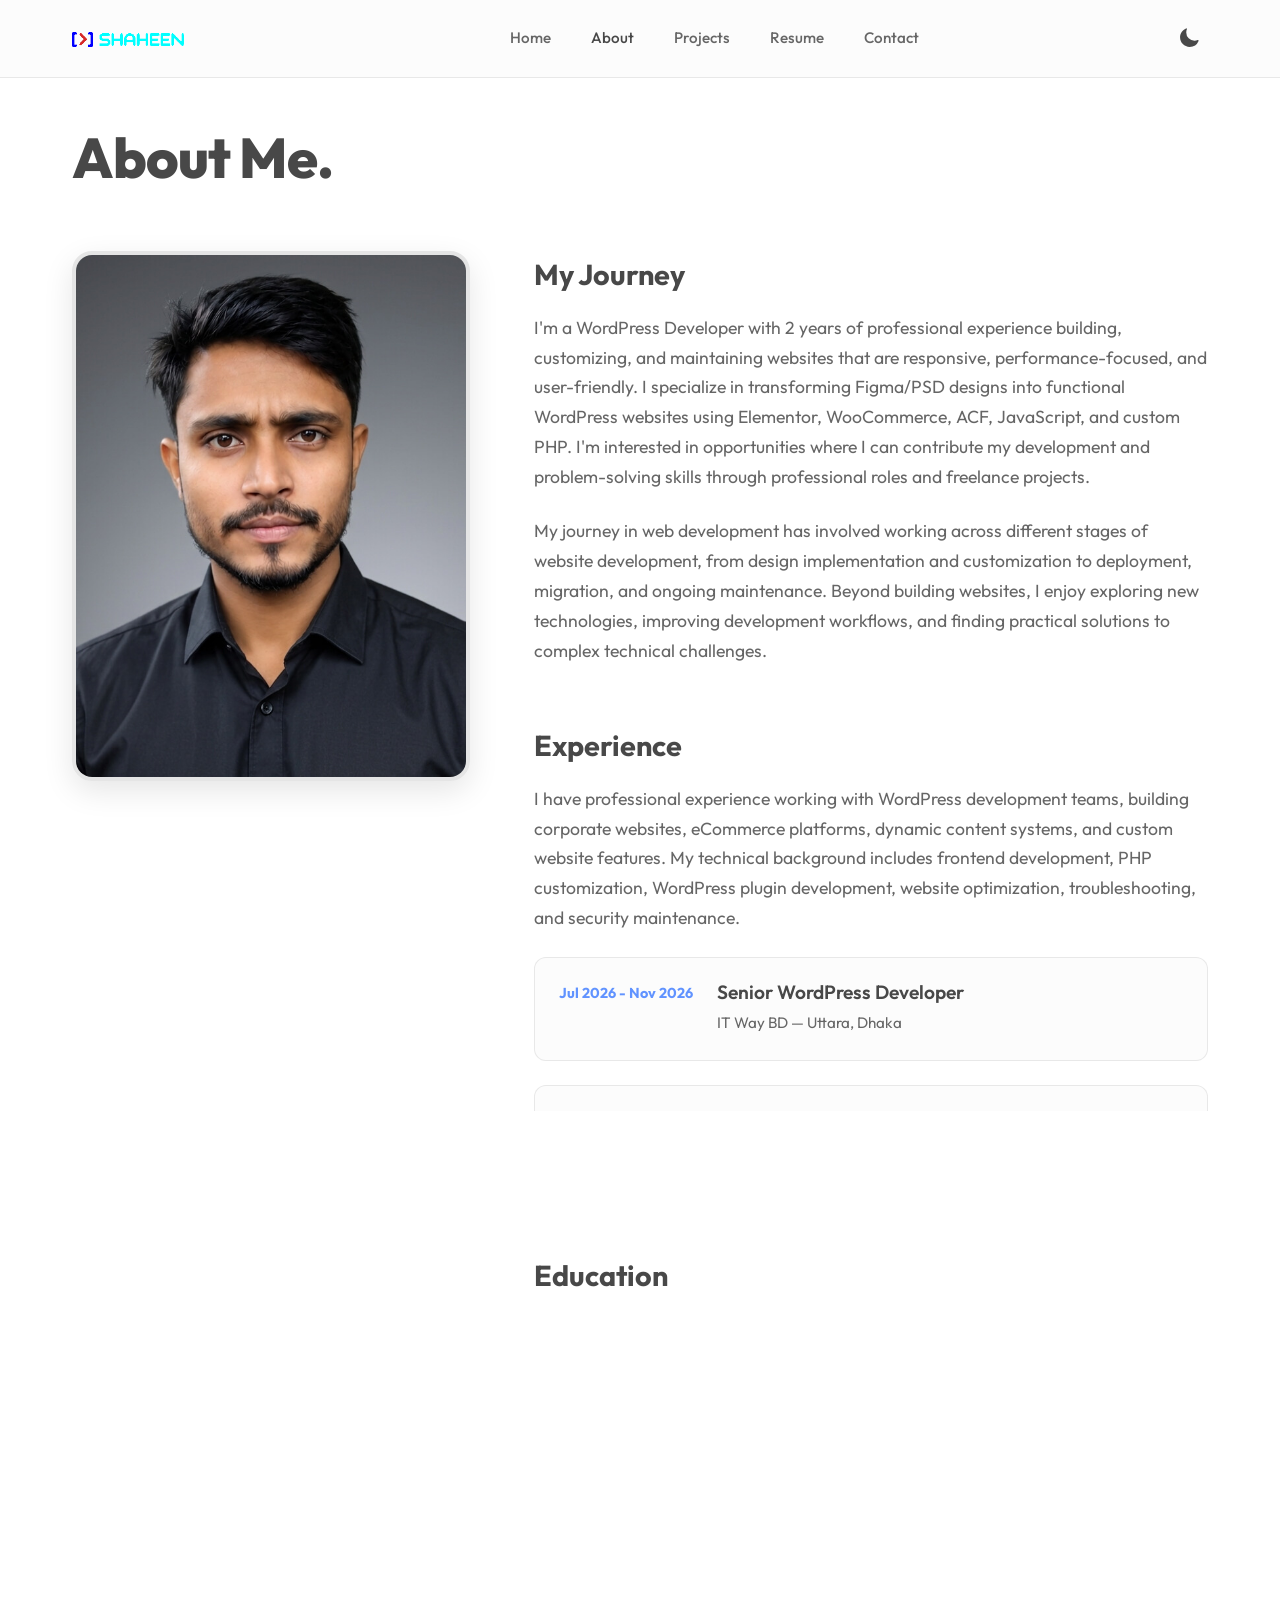
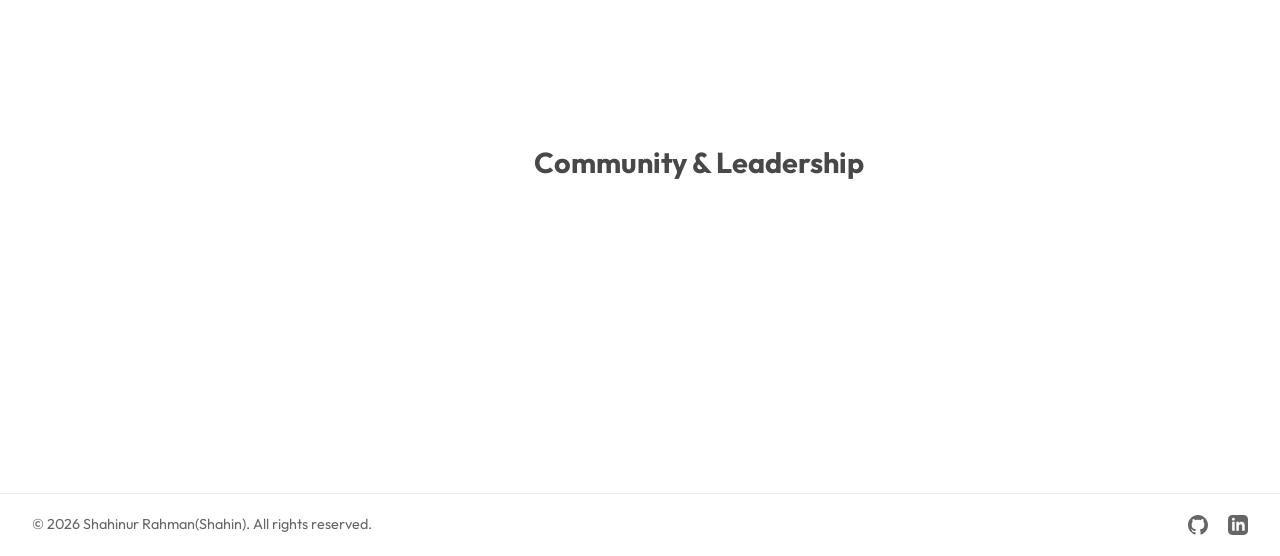
==== about.html @ 523e921a "Initial commit" ====
<!doctype html>
<html lang="en" data-theme="dark">

<head>
  <meta charset="UTF-8" />
  <meta name="viewport" content="width=device-width, initial-scale=1" />
  <title>About | Shahinur Rahman(Shahin)</title>
  <!-- SEO -->
  <meta name="description"
    content="Learn about Shahinur Rahman(Shahin) — a Wordpress and Elementor expert with a background in web development and design." />
  <meta name="author" content="Shahinur Rahman(Shahin)" />
  <meta name="robots" content="index, follow" />
  <link rel="canonical" href="https://avroshaheen.github.io/portfolio/about.html" />
  <!-- Open Graph -->
  <meta property="og:title" content="About | Shahinur Rahman(Shahin)" />
  <meta property="og:description"
    content="Learn about Shahinur Rahman(Shahin) — a Wordpress and Elementor expert with a background in web development and design." />
  <meta property="og:type" content="website" />
  <meta property="og:url" content="https://avroshaheen.github.io/portfolio/about.html" />
  <link rel="shortcut icon" href="assets/images/favicon.png" type="image/x-icon" />
  <!-- Fonts -->
  <link rel="preconnect" href="https://fonts.googleapis.com" />
  <link rel="preconnect" href="https://fonts.gstatic.com" crossorigin />
  <link href="https://fonts.googleapis.com/css2?family=Outfit:wght@300;400;500;600;700;800&display=swap"
    rel="stylesheet" />
  <!-- Stylesheet -->
  <link rel="stylesheet" href="assets/css/styles.css" />
</head>

<body>
  <nav class="navbar" id="navbar">
    <div class="nav-container">
      <a href="index.html" class="nav-brand"><img src="./assets/images/shaheen-logo.gif" style="max-width: 60%"
          alt="Shahinur Rahman(Shahin) Logo" /></a>
      <div class="nav-links" id="nav-links">
        <a href="index.html" class="active">Home</a>
        <a href="about.html">About</a>
        <a href="projects.html">Projects</a>
        <a href="resume.html">Resume</a>
        <a href="contact.html">Contact</a>
      </div>
      <div class="nav-controls">
        <button class="theme-toggle" id="theme-toggle" aria-label="Toggle Theme">
          <svg id="theme-icon" xmlns="http://www.w3.org/2000/svg" viewBox="0 0 24 24">
            <path
              d="M12 2.25a.75.75 0 0 1 .75.75v2.25a.75.75 0 0 1-1.5 0V3a.75.75 0 0 1 .75-.75ZM7.5 12a4.5 4.5 0 1 1 9 0 4.5 4.5 0 0 1-9 0ZM18.894 6.166a.75.75 0 0 0-1.06-1.06l-1.591 1.59a.75.75 0 1 0 1.06 1.061l1.591-1.59ZM21.75 12a.75.75 0 0 1-.75.75h-2.25a.75.75 0 0 1 0-1.5H21a.75.75 0 0 1 .75.75ZM17.834 18.894a.75.75 0 0 0 1.06-1.06l-1.59-1.591a.75.75 0 1 0-1.061 1.06l1.59 1.591ZM12 18.75a.75.75 0 0 1 .75.75V21a.75.75 0 0 1-1.5 0v-1.5a.75.75 0 0 1 .75-.75ZM6.166 18.894a.75.75 0 0 1-1.06-1.06l1.59-1.591a.75.75 0 1 1 1.061 1.06l-1.59 1.591ZM2.25 12a.75.75 0 0 1 .75-.75H5.25a.75.75 0 0 1 0 1.5H3a.75.75 0 0 1-.75-.75ZM6.166 6.166a.75.75 0 0 1 1.06-1.06l1.59 1.591a.75.75 0 1 1-1.061 1.06l-1.59-1.591Z" />
          </svg>
        </button>
        <button class="mobile-toggle" id="mobile-toggle" aria-label="Toggle Menu">
          <svg xmlns="http://www.w3.org/2000/svg" width="24" height="24" fill="none" viewBox="0 0 24 24"
            stroke="currentColor" stroke-width="2">
            <path stroke-linecap="round" stroke-linejoin="round" d="M4 6h16M4 12h16m-7 6h7" />
          </svg>
        </button>
      </div>
    </div>
  </nav>
  <main class="page-main">
    <div class="page-container">
      <h1 class="page-title">About Me.</h1>
      <div class="about-grid">
        <div class="about-image-col">
          <div class="image-stack">
            <img src="assets/images/portrait.jpg" alt="Shahinur Rahman(Shahin)" class="stack-img main-img"
              loading="lazy" />
          </div>
        </div>
        <div class="about-text-col">
          <h2 class="section-heading">My Journey</h2>
          <p class="section-text">
            I'm a WordPress Developer with 2 years of professional experience
            building, customizing, and maintaining websites that are
            responsive, performance-focused, and user-friendly. I specialize
            in transforming Figma/PSD designs into functional WordPress
            websites using Elementor, WooCommerce, ACF, JavaScript, and custom
            PHP. I'm interested in opportunities where I can contribute my
            development and problem-solving skills through professional roles
            and freelance projects.
          </p>
          <p class="section-text">
            My journey in web development has involved working across
            different stages of website development, from design
            implementation and customization to deployment, migration, and
            ongoing maintenance. Beyond building websites, I enjoy exploring
            new technologies, improving development workflows, and finding
            practical solutions to complex technical challenges.
          </p>
          <h2 class="section-heading mt-2">Experience</h2>
          <p class="section-text">
            I have professional experience working with WordPress development
            teams, building corporate websites, eCommerce platforms, dynamic
            content systems, and custom website features. My technical
            background includes frontend development, PHP customization,
            WordPress plugin development, website optimization,
            troubleshooting, and security maintenance.
          </p>
          <div class="experience-list">
            <div class="exp-item">
              <span class="exp-year">Jul 2026 - Nov 2026</span>
              <div class="exp-details">
                <h3>Senior WordPress Developer</h3>
                <p>IT Way BD — Uttara, Dhaka</p>
              </div>
            </div>
            <div class="exp-item">
              <span class="exp-year">Nov 2024 - Jun 2026</span>
              <div class="exp-details">
                <h3>WordPress Developer</h3>
                <p>Global IT Solutions — Banasree, Dhaka</p>
              </div>
            </div>
          </div>
          <h2 class="section-heading mt-2">Education</h2>
          <div class="experience-list">
            <div class="exp-item">
              <span class="exp-year">2016</span>
              <div class="exp-details">
                <h3>Higher Secondary Certificate (HSC) – Science</h3>
                <p>Govt. Ashek Mahmud College — Jamalpur</p>
              </div>
            </div>
            <div class="exp-item">
              <span class="exp-year">2013</span>
              <div class="exp-details">
                <h3>Secondary School Certificate (SSC) – Science</h3>
                <p>Jhagrarchar Adarsha High School — Sherpur</p>
              </div>
            </div>
          </div>
          <p class="section-text">
            Alongside my academic journey, I also pursued undergraduate
            studies at the National University of Bangladesh (NUB), where I
            gained additional academic exposure and learning experience.
            However, I did not complete the program.
          </p>
          <h2 class="section-heading mt-2">Community &amp; Leadership</h2>
          <p class="section-text">
            My professional work has given me hands-on experience in
            developing websites for different business needs, including
            corporate websites, marine supply services, real estate platforms,
            and online news portals. I have also worked on custom WordPress
            functionality, replacing unnecessary plugin dependencies with
            tailored PHP solutions.
          </p>
          <p class="section-text">
            I enjoy continuous learning and exploring better ways to build
            reliable, maintainable websites. My interests include web
            development, technology, business, creativity, and learning
            through technical resources, podcasts, and TED Talks.
          </p>
        </div>
      </div>
    </div>
  </main>
  <footer>
    <div class="footer-left">
      &copy; <span id="year">2026</span> Shahinur Rahman(Shahin). All rights
      reserved.
    </div>
    <div class="socials">
      <a href="https://github.com/avroshaheen" target="_blank" rel="noopener noreferrer" aria-label="GitHub">
        <svg xmlns="http://www.w3.org/2000/svg" width="20" height="20" viewBox="0 0 24 24" fill="currentColor">
          <path
            d="M12 0c-6.626 0-12 5.373-12 12 0 5.302 3.438 9.8 8.207 11.387.599.111.793-.261.793-.577v-2.234c-3.338.726-4.033-1.416-4.033-1.416-.546-1.387-1.333-1.756-1.333-1.756-1.089-.745.083-.729.083-.729 1.205.084 1.839 1.237 1.839 1.237 1.07 1.834 2.807 1.304 3.492.997.107-.775.418-1.305.762-1.604-2.665-.305-5.467-1.334-5.467-5.931 0-1.311.469-2.381 1.236-3.221-.124-.303-.535-1.524.117-3.176 0 0 1.008-.322 3.301 1.23.957-.266 1.983-.399 3.003-.404 1.02.005 2.047.138 3.006.404 2.291-1.552 3.297-1.23 3.297-1.23.653 1.653.242 2.874.118 3.176.77.84 1.235 1.911 1.235 3.221 0 4.609-2.807 5.624-5.479 5.921.43.372.823 1.102.823 2.222v3.293c0 .319.192.694.801.576 4.765-1.589 8.199-6.086 8.199-11.386 0-6.627-5.373-12-12-12z" />
        </svg>
      </a>
      <a href="https://linkedin.com/in/shahinurrahman26" target="_blank" rel="noopener noreferrer"
        aria-label="LinkedIn">
        <svg xmlns="http://www.w3.org/2000/svg" width="20" height="20" viewBox="0 0 24 24" fill="currentColor">
          <path
            d="M19 0h-14c-2.761 0-5 2.239-5 5v14c0 2.761 2.239 5 5 5h14c2.762 0 5-2.239 5-5v-14c0-2.761-2.238-5-5-5zm-11 19h-3v-11h3v11zm-1.5-12.268c-.966 0-1.75-.79-1.75-1.764s.784-1.764 1.75-1.764 1.75.79 1.75 1.764-.783 1.764-1.75 1.764zm13.5 12.268h-3v-5.604c0-3.368-4-3.113-4 0v5.604h-3v-11h3v1.765c1.396-2.586 7-2.777 7 2.476v6.759z" />
        </svg>
      </a>
    </div>
  </footer>
  <script src="assets/js/scripts.js"></script>
</body>

</html>
---- assets/css/styles.css ----
:root {
  /* Light Theme */
  --bg-color: #fcfcfc00;
  --text-main: #484848;
  --text-muted: #666666;
  --accent: #6193ff;
  --nav-bg: rgba(252, 252, 252, 0.85);
  --nav-border: rgba(0, 0, 0, 0.08);
  --card-bg: #fff;
  --btn-bg: #1a1a1a;
  --btn-text: #ffffff;
  --btn-hover: #333333;
  --btn-sec-bg: transparent;
  --btn-sec-text: #1a1a1a;
  --btn-sec-border: #e5e5e5;
  --btn-sec-hover: #f5f5f5;
  --project-bg: #f5f5f7;
}
[data-theme="dark"] {
  /* Dark Theme */
  --bg-color: #484848;
  --text-main: #f8f8f8;
  --text-muted: #e1e1e1;
  --accent: #97c6ff;
  --nav-bg: rgba(99, 98, 98, 0.85);
  --nav-border: rgba(255, 255, 255, 0.08);
  --card-bg: #161616;
  --btn-bg: #e5e4e4;
  --btn-text: #0d0d0d;
  --btn-hover: #d4d4d4;
  --btn-sec-bg: transparent;
  --btn-sec-text: #f2f2f2;
  --btn-sec-border: #333333;
  --btn-sec-hover: #1a1a1a;
  --project-bg: #868686;
}
* {
  margin: 0;
  padding: 0;
  box-sizing: border-box;
}
body {
  font-family: "Outfit", sans-serif;
  background-color: var(--bg-color);
  color: var(--text-main);
  line-height: 1.6;
  transition:
    background-color 0.4s ease,
    color 0.4s ease;
  min-height: 100vh;
  display: flex;
  flex-direction: column;
}
::selection {
  background: var(--accent);
  color: #fff;
}
/* Navigation */
.navbar {
  position: sticky;
  top: 0;
  width: 100%;
  background: var(--nav-bg);
  backdrop-filter: blur(12px);
  -webkit-backdrop-filter: blur(12px);
  border-bottom: 1px solid var(--nav-border);
  z-index: 1000;
  transition:
    background 0.4s ease,
    border-color 0.4s ease,
    padding 0.3s ease;
}
.nav-container {
  width: 100%;
  max-width: 1200px;
  margin: 0 auto;
  padding: 1.2rem 2rem;
  display: flex;
  justify-content: space-between;
  align-items: center;
}
.nav-brand {
  font-size: 1.5rem;
  font-weight: 800;
  letter-spacing: -0.5px;
  text-decoration: none;
  color: var(--text-main);
}
.nav-links {
  display: flex;
  gap: 2.5rem;
  align-items: center;
}
.nav-links a {
  text-decoration: none;
  color: var(--text-muted);
  font-weight: 500;
  font-size: 0.95rem;
  transition: color 0.3s ease;
  position: relative;
}
.nav-links a:hover,
.nav-links a.active {
  color: var(--text-main);
}
.nav-controls {
  display: flex;
  align-items: center;
  gap: 1rem;
}
/* Theme Toggle */
.theme-toggle {
  background: none;
  border: none;
  color: var(--text-main);
  cursor: pointer;
  display: flex;
  align-items: center;
  justify-content: center;
  padding: 0.5rem;
  border-radius: 50%;
  transition:
    background-color 0.3s ease,
    transform 0.3s ease;
}
.theme-toggle:hover {
  background-color: var(--nav-border);
  transform: scale(1.05);
}
.theme-toggle svg {
  width: 22px;
  height: 22px;
  fill: currentColor;
}
.mobile-toggle {
  display: none;
  background: none;
  border: none;
  color: var(--text-main);
  cursor: pointer;
  padding: 0.5rem;
}
/* Main Content (Hero) */
main {
  flex: 1;
  display: flex;
  align-items: center;
  justify-content: center;
}
.hero {
  max-width: 1200px;
  padding: 1.2rem 2rem;
  width: 100%;
  display: flex;
  align-items: center;
  justify-content: space-between;
  gap: 4rem;
  text-align: left;
  animation: fadeUp 1s cubic-bezier(0.16, 1, 0.3, 1) forwards;
  opacity: 0;
  transform: translateY(30px);
}
.hero-content {
  flex: 1;
  max-width: 600px;
}
.hero-image-wrapper {
  flex: 1;
  display: flex;
  justify-content: center;
  align-items: center;
  position: relative;
}
.hero-image {
  width: 100%;
  max-width: 400px;
  height: 400px;
  object-fit: cover;
  border-radius: 60% 40% 30% 70% / 60% 30% 70% 40%;
  box-shadow: 0 25px 50px -12px rgba(0, 0, 0, 0.25);
  border: 4px solid var(--btn-sec-border);
  animation: blob-morph 12s ease-in-out infinite;
  transition:
    transform 0.4s ease,
    border-color 0.4s ease;
}
.hero-image:hover {
  transform: translateY(-10px) scale(1.02);
  border-color: var(--accent);
}
@keyframes blob-morph {
  0%,
  100% {
    border-radius: 60% 40% 30% 70% / 60% 30% 70% 40%;
  }
  33% {
    border-radius: 30% 60% 70% 40% / 50% 60% 30% 60%;
  }
  66% {
    border-radius: 73% 27% 41% 59% / 40% 58% 42% 50%;
  }
}
.hero-subtitle {
  font-size: 0.9rem;
  font-weight: 600;
  color: var(--accent);
  margin-bottom: 1rem;
  letter-spacing: 2px;
  text-transform: uppercase;
  display: block;
}
.hero-title {
  font-size: 4.5rem;
  font-weight: 700;
  line-height: 1.1;
  margin-bottom: 1.5rem;
  letter-spacing: -1.5px;
  color: var(--text-main);
}
.hero-desc {
  font-size: 1.25rem;
  color: var(--text-muted);
  max-width: 650px;
  margin-bottom: 2.5rem;
  line-height: 1.7;
}
.hero-actions {
  display: flex;
  gap: 1rem;
  align-items: center;
}
.btn-primary,
.btn-secondary {
  display: inline-flex;
  align-items: center;
  gap: 0.5rem;
  cursor: pointer;
  padding: 0.85rem 2rem;
  border-radius: 50px;
  text-decoration: none;
  font-weight: 600;
  font-size: 1rem;
  transition: all 0.3s ease;
}
.btn-primary {
  background-color: var(--btn-bg);
  color: var(--btn-text);
  border: 1px solid var(--btn-bg);
}
.btn-primary:hover {
  background-color: var(--btn-hover);
  border-color: var(--btn-hover);
  transform: translateY(-2px);
  box-shadow: 0 10px 20px rgba(0, 0, 0, 0.1);
}
.btn-primary svg {
  transition: transform 0.3s ease;
}
.btn-primary:hover svg {
  transform: translateX(5px);
}
.btn-secondary {
  background-color: var(--btn-sec-bg);
  color: var(--btn-sec-text);
  border: 1px solid var(--btn-sec-border);
}
.btn-secondary:hover {
  background-color: var(--btn-sec-hover);
  border-color: var(--text-muted);
  transform: translateY(-2px);
}
/* Footer */
footer {
  padding: 1.2rem 2rem;
  display: flex;
  justify-content: space-between;
  align-items: center;
  border-top: 1px solid var(--nav-border);
  font-size: 0.9rem;
  color: var(--text-muted);
}
.socials {
  display: flex;
  gap: 1.25rem;
}
.socials a {
  color: var(--text-muted);
  transition:
    color 0.3s ease,
    transform 0.3s ease;
  display: flex;
}
.socials a:hover {
  color: var(--text-main);
  transform: translateY(-2px);
}
/* Page Shared Layout */
.page-main {
  padding: 1rem 0;
}
.page-container {
  max-width: 1200px;
  width: 100%;
  margin: 0 auto;
  padding: 1.2rem 2rem;
  animation: fadeUp 1s cubic-bezier(0.16, 1, 0.3, 1) forwards;
  opacity: 0;
  transform: translateY(30px);
}
.page-title {
  font-size: 3.5rem;
  font-weight: 800;
  margin-bottom: 3rem;
  letter-spacing: -1px;
}
.section-heading {
  font-size: 1.8rem;
  font-weight: 700;
  margin-bottom: 1rem;
  color: var(--text-main);
  position: relative;
  display: inline-block;
}
.section-heading.mt-2 {
  margin-top: 2rem;
}
.section-text {
  font-size: 1.1rem;
  color: var(--text-muted);
  margin-bottom: 1.5rem;
  line-height: 1.7;
}
.text-link {
  color: var(--accent);
  text-decoration: none;
  font-weight: 500;
  transition: color 0.3s ease;
}
.text-link:hover {
  color: var(--text-main);
  text-decoration: underline;
}
/* About Page Specific Layout */
.about-grid {
  display: flex;
  gap: 4rem;
  align-items: flex-start;
}
.about-image-col {
  flex: 0 0 35%;
  position: sticky;
  top: 8rem;
}
.about-text-col {
  flex: 1;
}
.image-stack {
  position: relative;
  width: 100%;
  aspect-ratio: 3/4;
}
.stack-img {
  width: 100%;
  height: 100%;
  object-fit: cover;
  border-radius: 20px;
  box-shadow: 0 10px 30px rgba(0, 0, 0, 0.1);
  border: 4px solid var(--btn-sec-border);
  transition: transform 0.3s ease;
}
.stack-img:hover {
  transform: scale(1.02);
}
.experience-list {
  display: flex;
  flex-direction: column;
  gap: 1.5rem;
  margin-top: 1rem;
  margin-bottom: 2rem;
}
.exp-item {
  display: flex;
  gap: 1.5rem;
  padding: 1.5rem;
  background-color: var(--nav-bg);
  border: 1px solid var(--nav-border);
  border-radius: 12px;
  transition:
    transform 0.3s ease,
    box-shadow 0.3s ease;
}
.exp-item:hover {
  transform: translateY(-3px);
  box-shadow: 0 5px 15px rgba(0, 0, 0, 0.05);
  border-color: var(--nav-border);
}
.exp-year {
  font-weight: 700;
  color: var(--accent);
  font-size: 0.9rem;
  white-space: nowrap;
}
.exp-details h3 {
  font-size: 1.2rem;
  font-weight: 600;
  margin-bottom: 0.2rem;
  margin-top: -0.3rem;
  color: var(--text-main);
}
.exp-details p {
  color: var(--text-muted);
  font-size: 0.95rem;
}
/* Projects Page Layout */
.projects-grid {
  display: flex;
  flex-direction: column;
  gap: 3.5rem;
}
.project-card {
  background: var(--project-bg);
  border-radius: 40px;
  overflow: hidden;
  padding: 60px;
  display: flex;
  flex-direction: row-reverse;
  justify-content: space-between;
  gap: 2rem;
  box-shadow: 0 3px 6px rgba(0, 0, 0, 0.05);
}
.project-card:nth-child(even) {
  flex-direction: row;
}
.project-img {
  width: clamp(300px, 163.64px + 36.36vw, 600px);
  max-width: 100%;
  height: auto;
  display: block;
}
.project-info {
  display: flex;
  flex-direction: column;
  justify-content: space-around;
  gap: 0.5rem;
  width: 70%;
}
.project-overlay a {
  font-weight: 600;
  color: var(--text-main);
  font-size: 1.1rem;
  transition: color 0.3s ease;
  padding: 0.5rem 1rem;
}
.project-overlay a:hover {
  color: var(--accent);
}
.project-title {
  font-size: 2rem;
  font-weight: 700;
  color: var(--text-main);
  line-height: 1.3;
}
.project-desc {
  color: var(--text-muted);
}
.project-tags {
  display: flex;
  flex-wrap: wrap;
  gap: 1rem;
}
.tag {
  background: var(--btn-sec-border);
  border: 1px solid var(--nav-border);
  padding: 0.25rem 0.75rem;
  border-radius: 20px;
  font-size: 0.8rem;
  font-weight: 500;
  color: var(--text-main);
}
/* Resume Layout */
.resume-container {
  width: 100%;
  aspect-ratio: 8.5/11;
  max-width: 600px;
  background: var(--nav-bg);
  border: 1px solid var(--nav-border);
  border-radius: 10px;
  overflow: hidden;
  margin: 0 auto 1.5rem;
  box-shadow: 0 15px 35px rgba(0, 0, 0, 0.1);
}
.resume-frame {
  width: 100%;
  height: 100%;
  border: none;
}
.updated-note {
  font-size: 0.9rem;
  color: var(--text-muted);
}
/* Contact Layout */
.contact-page .page-title {
  margin-bottom: 0;
}
.contact-page .section-text {
  margin-bottom: 3rem;
}
.contact-grid {
  display: grid;
  grid-template-columns: 1fr 1fr;
  gap: 4rem;
  align-items: flex-start;
}
.contact-info {
  display: flex;
  flex-direction: column;
}
.info-items {
  display: flex;
  flex-direction: column;
  gap: 1.5rem;
}
.info-item {
  display: flex;
  align-items: center;
  gap: 1.5rem;
  padding: 1.5rem;
  background: var(--nav-bg);
  border: 1px solid var(--nav-border);
  border-radius: 16px;
  text-decoration: none;
  transition:
    transform 0.3s cubic-bezier(0.16, 1, 0.3, 1),
    box-shadow 0.3s ease,
    border-color 0.3s ease;
}
.text-link-card.info-item:hover {
  transform: translateY(-5px);
  box-shadow: 0 15px 35px rgba(0, 0, 0, 0.1);
  border-color: var(--accent);
}
.text-link-card.info-item:hover .info-icon {
  background: var(--accent);
  color: #fff;
}
.info-icon {
  width: 55px;
  height: 55px;
  border-radius: 50%;
  background: var(--btn-sec-border);
  display: flex;
  align-items: center;
  justify-content: center;
  color: var(--accent);
  flex-shrink: 0;
  transition:
    background 0.3s ease,
    color 0.3s ease;
}
.info-details h3 {
  font-size: 1.1rem;
  font-weight: 700;
  margin-bottom: 0.2rem;
  color: var(--text-main);
}
.info-details p {
  color: var(--text-muted);
  font-size: 0.95rem;
}
.contact-card {
  background: var(--card-bg);
  border: 1px solid var(--nav-border);
  border-radius: 20px;
  padding: 2.5rem;
  box-shadow: 0 10px 30px rgba(0, 0, 0, 0.05);
  text-align: left;
}
.form-group {
  margin-bottom: 1.5rem;
}
.form-group label {
  display: block;
  margin-bottom: 0.5rem;
  font-weight: 600;
  color: var(--text-main);
}
.form-control {
  width: 100%;
  padding: 1rem;
  border-radius: 12px;
  border: 1px solid var(--nav-border);
  background: var(--bg-color);
  color: var(--text-main);
  font-family: inherit;
  font-size: 1rem;
  transition:
    border-color 0.3s ease,
    box-shadow 0.3s ease;
}
.form-control:focus {
  outline: none;
  border-color: var(--accent);
  box-shadow: 0 0 0 3px rgba(37, 99, 235, 0.1);
}
.w-100 {
  width: 100%;
  justify-content: center;
}
.form-status {
  margin-top: 1rem;
  text-align: center;
  font-size: 0.95rem;
  font-weight: 500;
}
.form-status.success {
  color: #10b981;
}
.form-status.error {
  color: #ef4444;
}
/* Animations */
@keyframes fadeUp {
  to {
    opacity: 1;
    transform: translateY(0);
  }
}
/* RESPONSIVE DESIGN */
@media (max-width: 992px) {
  .hero {
    flex-direction: column-reverse;
    text-align: center;
    gap: 3rem;
    padding-block: 4rem;
  }
  .hero-content {
    display: flex;
    flex-direction: column;
    align-items: center;
  }
  .hero-actions {
    align-items: center;
  }
  .contact-grid {
    grid-template-columns: 1fr;
    gap: 2.5rem;
  }
  .project-card,
  .project-card:nth-child(even) {
    flex-direction: column;
    padding: 40px;
    gap: 3rem;
  }
  .project-card:nth-child(even) {
    flex-direction: column;
  }
  .project-img-wrapper,
  .project-info {
    flex: 1;
    display: flex;
    justify-content: center;
    align-items: center;
  }
  .project-info {
    gap: 2rem;
    width: 100%;
  }
  .project-desc {
    text-align: center;
  }
}
@media (max-width: 768px) {
  .navbar .nav-container {
    padding: 1rem 5%;
  }
  .page-title {
    font-size: 1.5rem;
  }
  .nav-links {
    display: flex;
    position: fixed;
    top: 0;
    left: 0;
    width: 100%;
    height: 100vh;
    background: rgba(252, 252, 252, 1);
    flex-direction: column;
    justify-content: center;
    align-items: center;
    padding: 0;
    border: none;
    gap: 2.5rem;
    opacity: 0;
    pointer-events: none;
    transition: opacity 0.4s ease;
    z-index: 900;
  }
  [data-theme="dark"] .nav-links {
    background: rgba(13, 13, 13, 1);
  }
  .nav-links.active {
    opacity: 1;
    pointer-events: auto;
  }
  .nav-links a {
    font-size: 2rem;
    font-weight: 700;
    font-family: inherit;
    color: var(--text-muted);
    transition:
      color 0.3s ease,
      transform 0.3s ease;
  }
  .nav-links a:hover,
  .nav-links a.active {
    color: var(--text-main);
    transform: translateX(10px);
  }
  .mobile-toggle {
    display: block;
    z-index: 999;
  }
  .hero-title {
    font-size: 3rem;
  }
  .hero-desc {
    font-size: 1.1rem;
  }
  .hero-actions {
    flex-direction: column;
    align-items: center;
  }
  .hero-image {
    max-width: 250px;
    height: 250px;
  }
  footer {
    flex-direction: column-reverse;
    gap: 1.5rem;
    text-align: center;
  }
  .about-grid {
    flex-direction: column;
    gap: 2rem;
  }
  .about-image-col {
    position: static;
    max-width: 400px;
    margin: 0 auto;
  }
  .exp-item {
    flex-direction: column;
    gap: 0.5rem;
  }
}
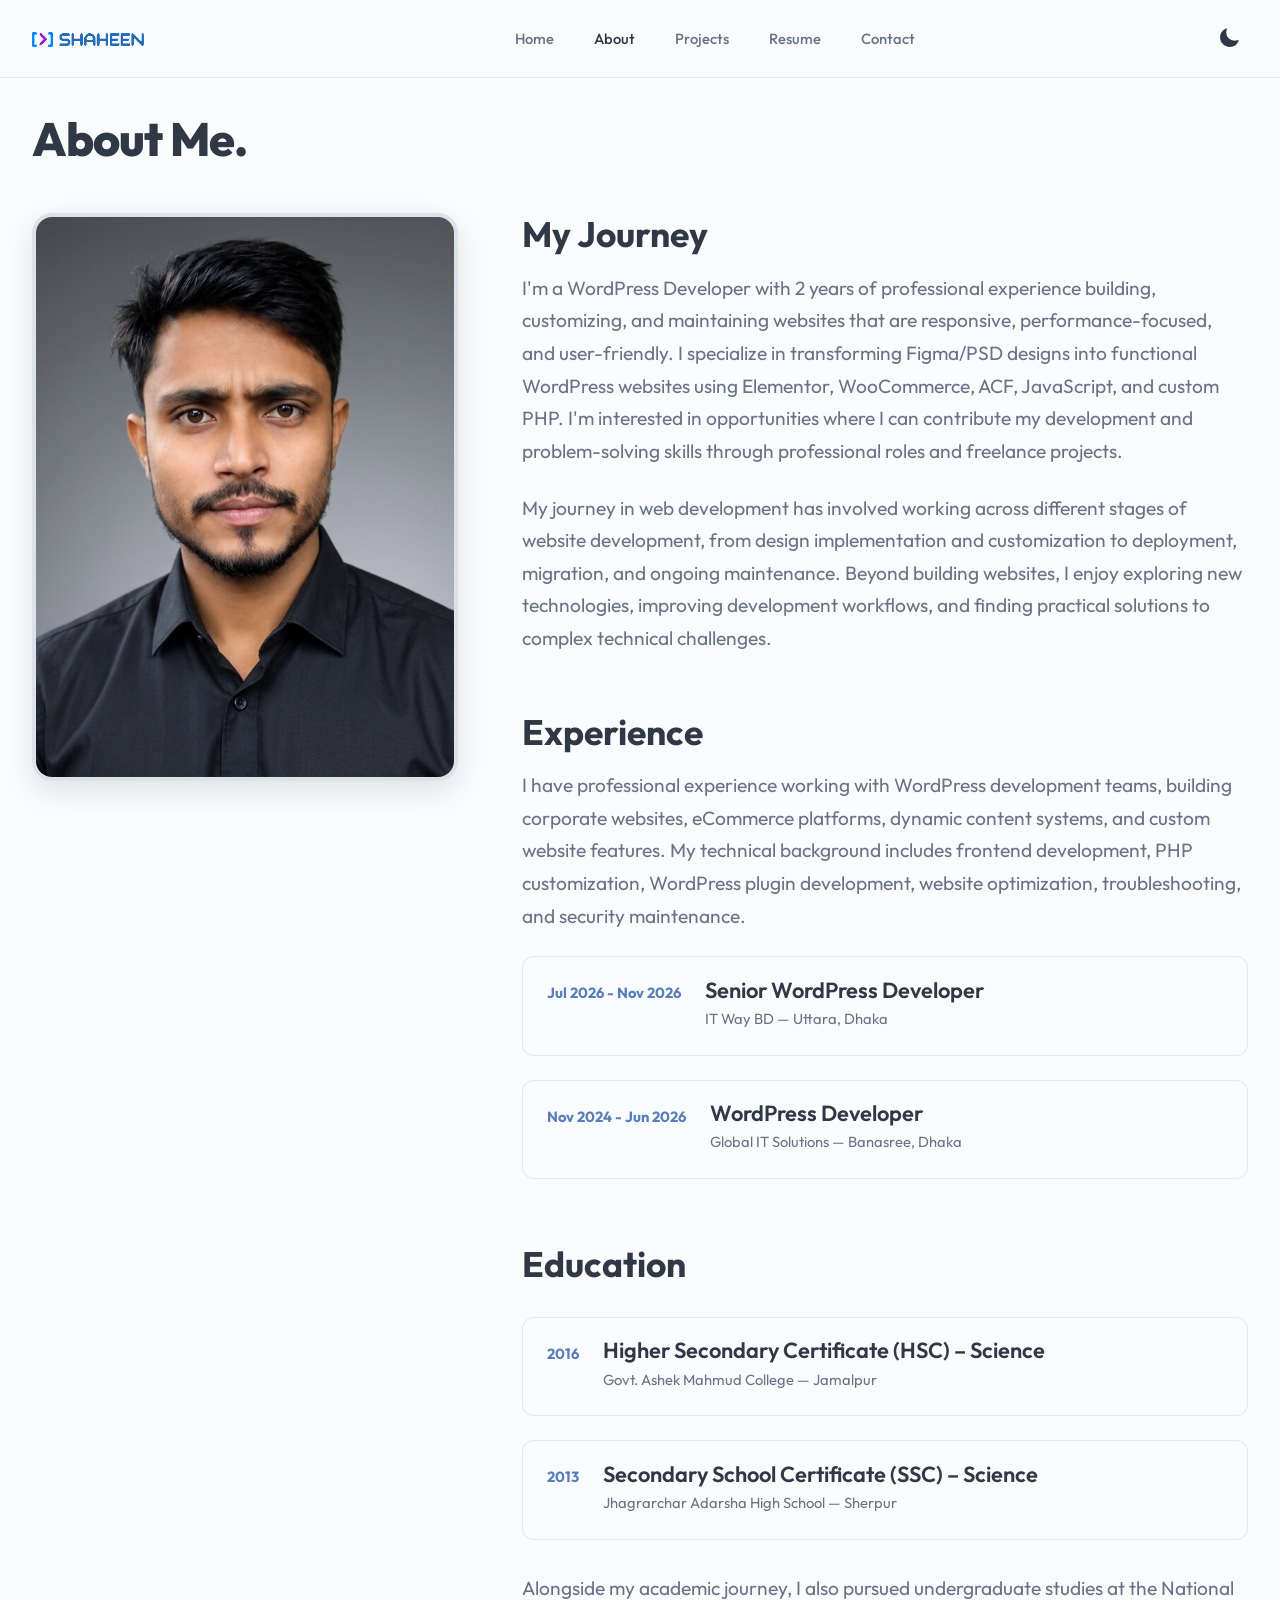
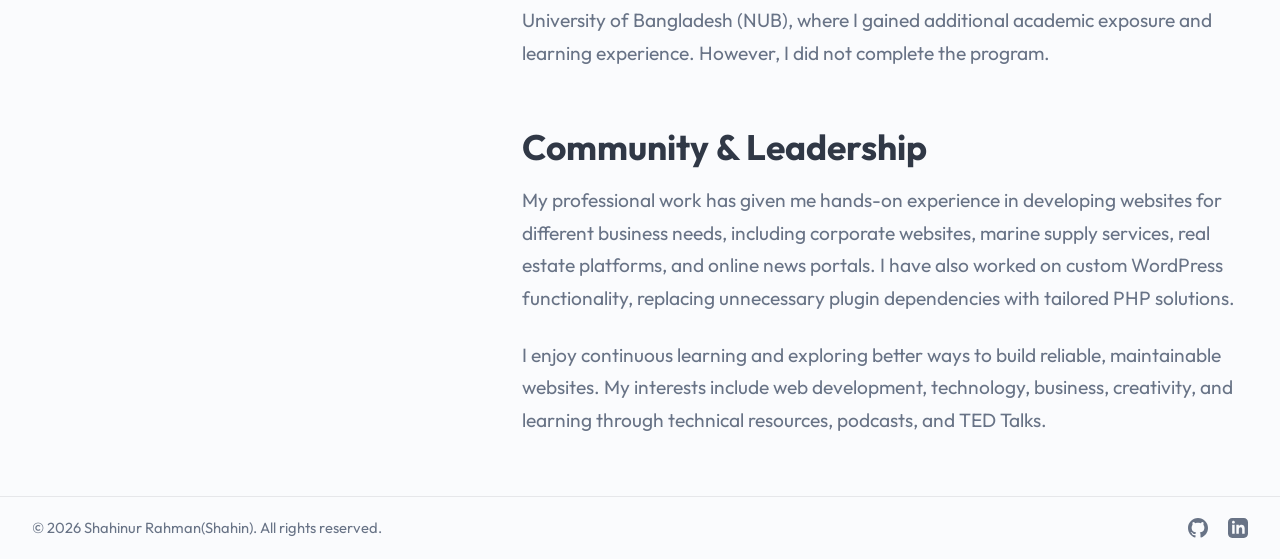
==== commit 6e765dd9: "Light & Dark Mode Hiccup Solve" ====
--- a/about.html
+++ b/about.html
@@ -23,6 +23,19 @@
   <link rel="preconnect" href="https://fonts.gstatic.com" crossorigin />
   <link href="https://fonts.googleapis.com/css2?family=Outfit:wght@300;400;500;600;700;800&display=swap"
     rel="stylesheet" />
+  <script>
+    (() => {
+      const savedTheme = localStorage.getItem("theme");
+      const systemTheme = window.matchMedia("(prefers-color-scheme: dark)").matches
+        ? "dark"
+        : "light";
+
+      document.documentElement.setAttribute(
+        "data-theme",
+        savedTheme || systemTheme
+      );
+    })();
+  </script>
   <!-- Stylesheet -->
   <link rel="stylesheet" href="assets/css/styles.css" />
 </head>
@@ -173,7 +186,7 @@
       </a>
     </div>
   </footer>
-  <script src="assets/js/scripts.js"></script>
+  <script src="assets/js/scripts.js" defer></script>
 </body>
 
 </html>
--- a/assets/css/styles.css
+++ b/assets/css/styles.css
@@ -1,43 +1,106 @@
 :root {
-  /* Light Theme */
-  --bg-color: #fcfcfc00;
-  --text-main: #484848;
-  --text-muted: #666666;
-  --accent: #6193ff;
-  --nav-bg: rgba(252, 252, 252, 0.85);
-  --nav-border: rgba(0, 0, 0, 0.08);
-  --card-bg: #fff;
-  --btn-bg: #1a1a1a;
+  /* Light theme */
+  color-scheme: light;
+  --bg-color: #fafbfd;
+  --text-main: #303846;
+  --text-muted: #687386;
+  --accent: #587db8;
+  --nav-bg: rgba(250, 251, 253, 0.88);
+  --nav-border: rgba(48, 56, 70, 0.1);
+  --card-bg: #ffffff;
+  --btn-bg: #39485f;
   --btn-text: #ffffff;
-  --btn-hover: #333333;
+  --btn-hover: #4a5c76;
   --btn-sec-bg: transparent;
-  --btn-sec-text: #1a1a1a;
-  --btn-sec-border: #e5e5e5;
-  --btn-sec-hover: #f5f5f5;
-  --project-bg: #f5f5f7;
+  --btn-sec-text: #39485f;
+  --btn-sec-border: #dce2eb;
+  --btn-sec-hover: #f0f3f8;
+  --project-bg: #f0f3f8;
+  /* Fluid typography */
+  --text-xs: clamp(0.75rem, 0.72rem + 0.12vw, 0.82rem);
+  --text-sm: clamp(0.82rem, 0.78rem + 0.18vw, 0.92rem);
+  --text-base: 1rem;
+  --text-lg: clamp(1.05rem, 0.98rem + 0.32vw, 1.2rem);
+  --h1-size: clamp(1.6rem, calc(0.72rem + 2.75vw), 3.3rem);
+  --h2-size: clamp(1.45rem, calc(1.05rem + 1.45vw), 2.35rem);
+  --h3-size: clamp(1.2rem, calc(1.02rem + 0.85vw), 1.75rem);
+  --h4-size: clamp(1.08rem, calc(0.98rem + 0.48vw), 1.4rem);
+  --h5-size: clamp(1rem, calc(0.94rem + 0.28vw), 1.2rem);
+  --h6-size: 1rem;
 }
 [data-theme="dark"] {
-  /* Dark Theme */
-  --bg-color: #484848;
-  --text-main: #f8f8f8;
-  --text-muted: #e1e1e1;
-  --accent: #97c6ff;
-  --nav-bg: rgba(99, 98, 98, 0.85);
-  --nav-border: rgba(255, 255, 255, 0.08);
-  --card-bg: #161616;
-  --btn-bg: #e5e4e4;
-  --btn-text: #0d0d0d;
-  --btn-hover: #d4d4d4;
+  /* Dark theme — same semantic roles, tuned for dark surfaces */
+  color-scheme: dark;
+  --bg-color: #191e27;
+  --text-main: #e7ebf2;
+  --text-muted: #aab4c3;
+  --accent: #a8c2e8;
+  --nav-bg: rgba(29, 35, 46, 0.9);
+  --nav-border: rgba(231, 235, 242, 0.1);
+  --card-bg: #222936;
+  --btn-bg: #d8e2f0;
+  --btn-text: #263247;
+  --btn-hover: #c5d3e5;
   --btn-sec-bg: transparent;
-  --btn-sec-text: #f2f2f2;
-  --btn-sec-border: #333333;
-  --btn-sec-hover: #1a1a1a;
-  --project-bg: #868686;
+  --btn-sec-text: #e2e9f3;
+  --btn-sec-border: #3b4657;
+  --btn-sec-hover: #293241;
+  --project-bg: #252d3a;
 }
 * {
   margin: 0;
   padding: 0;
   box-sizing: border-box;
+}
+html {
+  font-size: 16px;
+  -webkit-text-size-adjust: 100%;
+  text-size-adjust: 100%;
+}
+body {
+  font-size: var(--text-base);
+}
+h1,
+.hero-title,
+.page-title {
+  font-size: var(--h1-size);
+  line-height: 1.12;
+}
+h2,
+.section-heading {
+  font-size: var(--h2-size);
+  line-height: 1.2;
+}
+h3 {
+  font-size: var(--h3-size);
+  line-height: 1.25;
+}
+h4 {
+  font-size: var(--h4-size);
+  line-height: 1.3;
+}
+h5 {
+  font-size: var(--h5-size);
+  line-height: 1.35;
+}
+h6 {
+  font-size: var(--h6-size);
+  line-height: 1.4;
+}
+p,
+li,
+td,
+th,
+label,
+input,
+textarea,
+select,
+button {
+  font-size: var(--text-base);
+}
+small,
+.text-small {
+  font-size: var(--text-sm);
 }
 body {
   font-family: "Outfit", sans-serif;
@@ -72,7 +135,7 @@
 }
 .nav-container {
   width: 100%;
-  max-width: 1200px;
+  max-width: 1300px;
   margin: 0 auto;
   padding: 1.2rem 2rem;
   display: flex;
@@ -95,7 +158,7 @@
   text-decoration: none;
   color: var(--text-muted);
   font-weight: 500;
-  font-size: 0.95rem;
+  font-size: var(--text-sm);
   transition: color 0.3s ease;
   position: relative;
 }
@@ -148,7 +211,7 @@
   justify-content: center;
 }
 .hero {
-  max-width: 1200px;
+  max-width: 1300px;
   padding: 1.2rem 2rem;
   width: 100%;
   display: flex;
@@ -162,7 +225,7 @@
 }
 .hero-content {
   flex: 1;
-  max-width: 600px;
+  gap: 1.5rem;
 }
 .hero-image-wrapper {
   flex: 1;
@@ -173,8 +236,8 @@
 }
 .hero-image {
   width: 100%;
-  max-width: 400px;
-  height: 400px;
+  max-width: 500px;
+  height: 500px;
   object-fit: cover;
   border-radius: 60% 40% 30% 70% / 60% 30% 70% 40%;
   box-shadow: 0 25px 50px -12px rgba(0, 0, 0, 0.25);
@@ -201,7 +264,7 @@
   }
 }
 .hero-subtitle {
-  font-size: 0.9rem;
+  font-size: var(--text-sm);
   font-weight: 600;
   color: var(--accent);
   margin-bottom: 1rem;
@@ -210,15 +273,15 @@
   display: block;
 }
 .hero-title {
-  font-size: 4.5rem;
+  font-size: var(--h1-size);
   font-weight: 700;
   line-height: 1.1;
-  margin-bottom: 1.5rem;
+  margin-bottom: 1rem;
   letter-spacing: -1.5px;
   color: var(--text-main);
 }
 .hero-desc {
-  font-size: 1.25rem;
+  font-size: var(--text-lg);
   color: var(--text-muted);
   max-width: 650px;
   margin-bottom: 2.5rem;
@@ -239,7 +302,7 @@
   border-radius: 50px;
   text-decoration: none;
   font-weight: 600;
-  font-size: 1rem;
+  font-size: var(--text-base);
   transition: all 0.3s ease;
 }
 .btn-primary {
@@ -276,7 +339,7 @@
   justify-content: space-between;
   align-items: center;
   border-top: 1px solid var(--nav-border);
-  font-size: 0.9rem;
+  font-size: var(--text-sm);
   color: var(--text-muted);
 }
 .socials {
@@ -299,7 +362,7 @@
   padding: 1rem 0;
 }
 .page-container {
-  max-width: 1200px;
+  max-width: 1300px;
   width: 100%;
   margin: 0 auto;
   padding: 1.2rem 2rem;
@@ -308,13 +371,13 @@
   transform: translateY(30px);
 }
 .page-title {
-  font-size: 3.5rem;
+  font-size: var(--h1-size);
   font-weight: 800;
   margin-bottom: 3rem;
   letter-spacing: -1px;
 }
 .section-heading {
-  font-size: 1.8rem;
+  font-size: var(--h2-size);
   font-weight: 700;
   margin-bottom: 1rem;
   color: var(--text-main);
@@ -325,7 +388,7 @@
   margin-top: 2rem;
 }
 .section-text {
-  font-size: 1.1rem;
+  font-size: var(--text-lg);
   color: var(--text-muted);
   margin-bottom: 1.5rem;
   line-height: 1.7;
@@ -397,11 +460,11 @@
 .exp-year {
   font-weight: 700;
   color: var(--accent);
-  font-size: 0.9rem;
+  font-size: var(--text-sm);
   white-space: nowrap;
 }
 .exp-details h3 {
-  font-size: 1.2rem;
+  font-size: var(--h4-size);
   font-weight: 600;
   margin-bottom: 0.2rem;
   margin-top: -0.3rem;
@@ -409,7 +472,7 @@
 }
 .exp-details p {
   color: var(--text-muted);
-  font-size: 0.95rem;
+  font-size: var(--text-sm);
 }
 /* Projects Page Layout */
 .projects-grid {
@@ -447,7 +510,7 @@
 .project-overlay a {
   font-weight: 600;
   color: var(--text-main);
-  font-size: 1.1rem;
+  font-size: var(--text-lg);
   transition: color 0.3s ease;
   padding: 0.5rem 1rem;
 }
@@ -455,7 +518,7 @@
   color: var(--accent);
 }
 .project-title {
-  font-size: 2rem;
+  font-size: var(--h3-size);
   font-weight: 700;
   color: var(--text-main);
   line-height: 1.3;
@@ -473,7 +536,7 @@
   border: 1px solid var(--nav-border);
   padding: 0.25rem 0.75rem;
   border-radius: 20px;
-  font-size: 0.8rem;
+  font-size: var(--text-xs);
   font-weight: 500;
   color: var(--text-main);
 }
@@ -495,7 +558,7 @@
   border: none;
 }
 .updated-note {
-  font-size: 0.9rem;
+  font-size: var(--text-sm);
   color: var(--text-muted);
 }
 /* Contact Layout */
@@ -558,14 +621,14 @@
     color 0.3s ease;
 }
 .info-details h3 {
-  font-size: 1.1rem;
+  font-size: var(--text-lg);
   font-weight: 700;
   margin-bottom: 0.2rem;
   color: var(--text-main);
 }
 .info-details p {
   color: var(--text-muted);
-  font-size: 0.95rem;
+  font-size: var(--text-sm);
 }
 .contact-card {
   background: var(--card-bg);
@@ -592,7 +655,7 @@
   background: var(--bg-color);
   color: var(--text-main);
   font-family: inherit;
-  font-size: 1rem;
+  font-size: var(--text-base);
   transition:
     border-color 0.3s ease,
     box-shadow 0.3s ease;
@@ -609,14 +672,14 @@
 .form-status {
   margin-top: 1rem;
   text-align: center;
-  font-size: 0.95rem;
+  font-size: var(--text-sm);
   font-weight: 500;
 }
 .form-status.success {
-  color: #10b981;
+  color: #39866b;
 }
 .form-status.error {
-  color: #ef4444;
+  color: #c46b70;
 }
 /* Animations */
 @keyframes fadeUp {
@@ -673,9 +736,6 @@
   .navbar .nav-container {
     padding: 1rem 5%;
   }
-  .page-title {
-    font-size: 1.5rem;
-  }
   .nav-links {
     display: flex;
     position: fixed;
@@ -683,7 +743,7 @@
     left: 0;
     width: 100%;
     height: 100vh;
-    background: rgba(252, 252, 252, 1);
+    background: var(--bg-color);
     flex-direction: column;
     justify-content: center;
     align-items: center;
@@ -695,15 +755,12 @@
     transition: opacity 0.4s ease;
     z-index: 900;
   }
-  [data-theme="dark"] .nav-links {
-    background: rgba(13, 13, 13, 1);
-  }
   .nav-links.active {
     opacity: 1;
     pointer-events: auto;
   }
   .nav-links a {
-    font-size: 2rem;
+    font-size: var(--h3-size);
     font-weight: 700;
     font-family: inherit;
     color: var(--text-muted);
@@ -720,12 +777,6 @@
     display: block;
     z-index: 999;
   }
-  .hero-title {
-    font-size: 3rem;
-  }
-  .hero-desc {
-    font-size: 1.1rem;
-  }
   .hero-actions {
     flex-direction: column;
     align-items: center;
